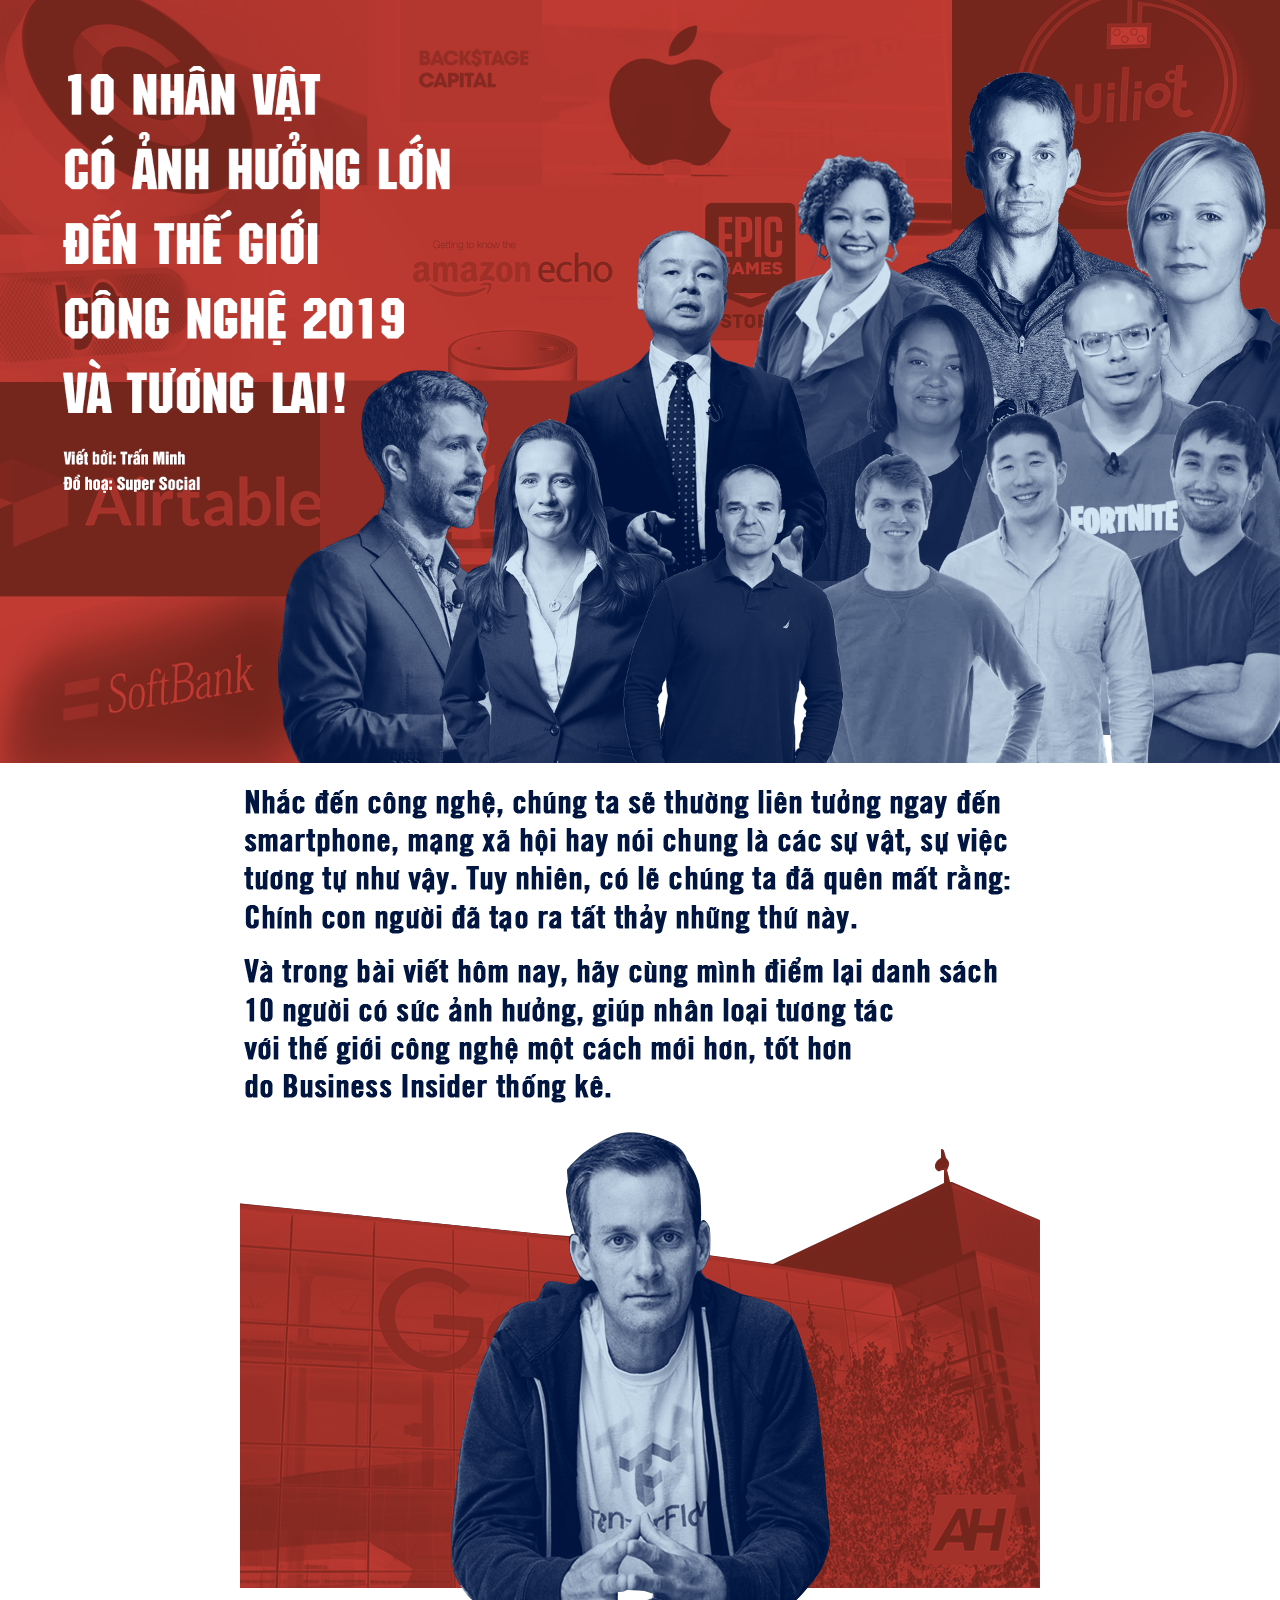
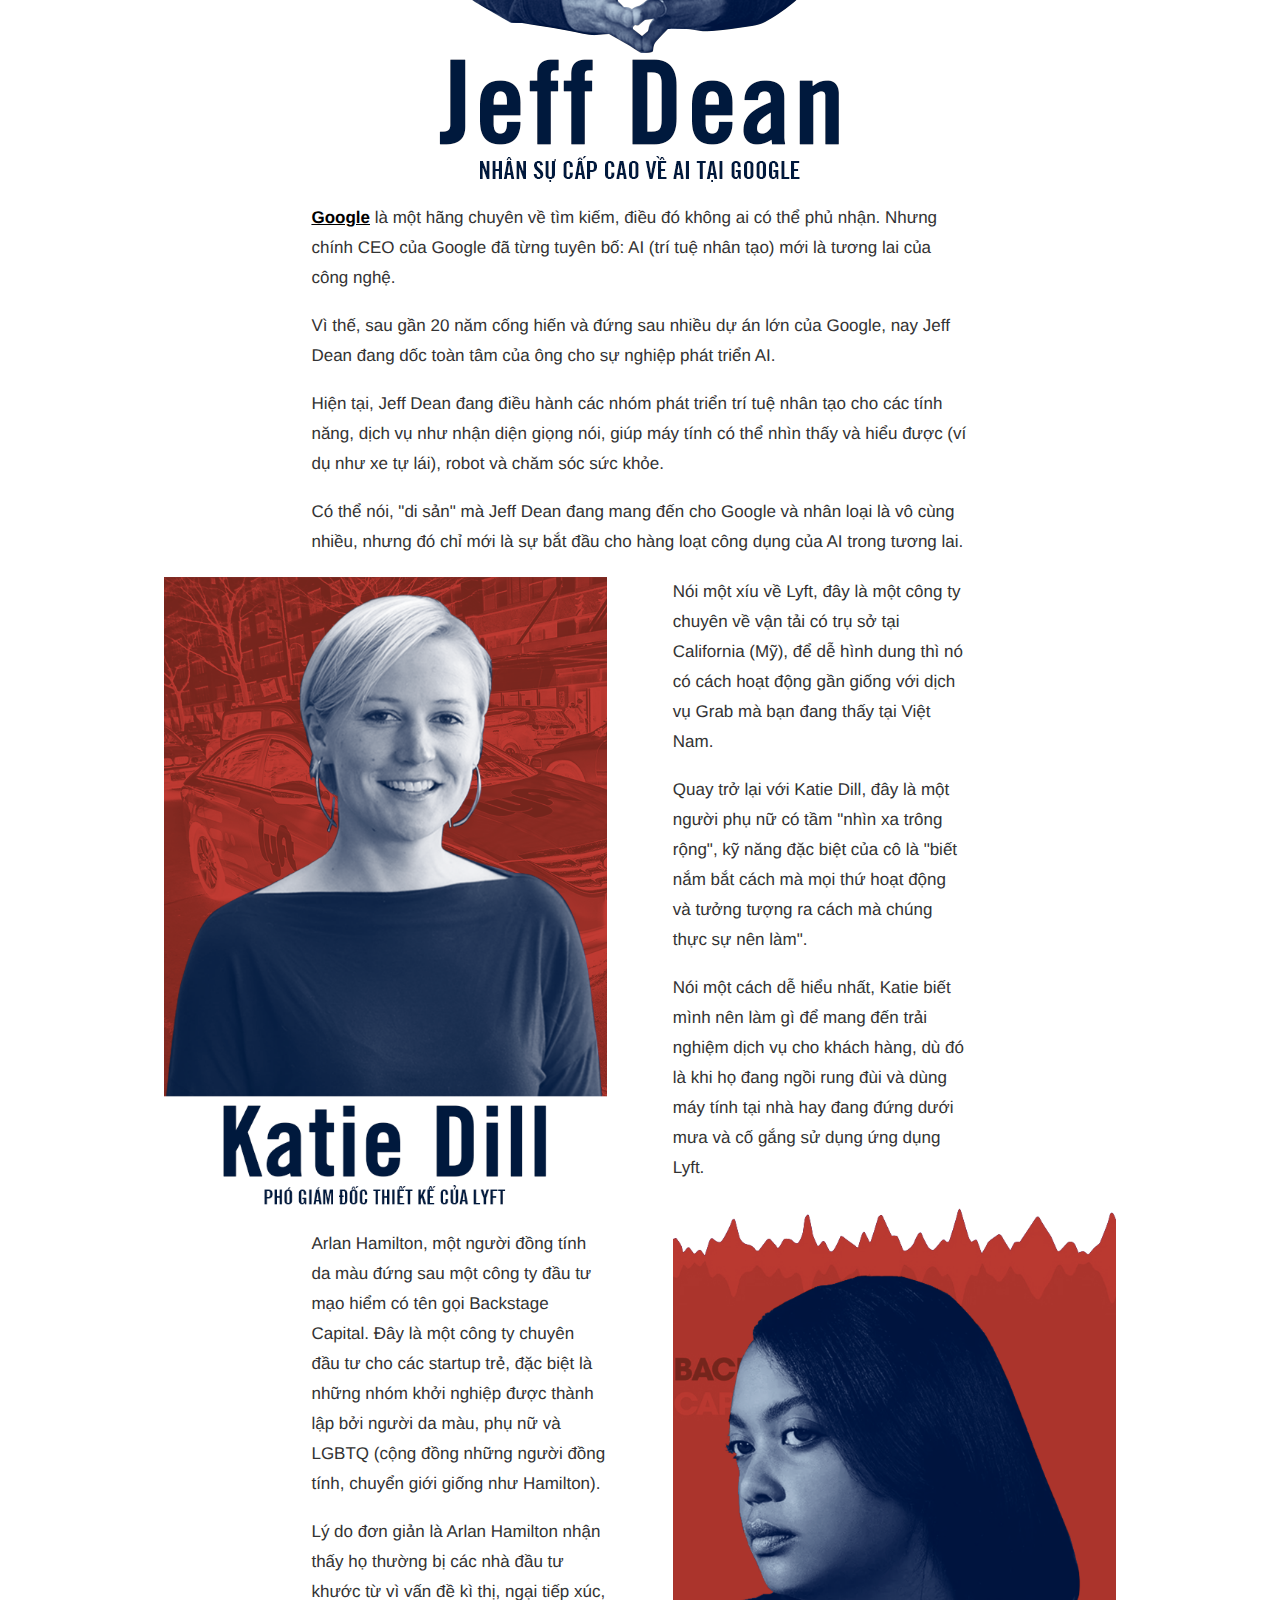
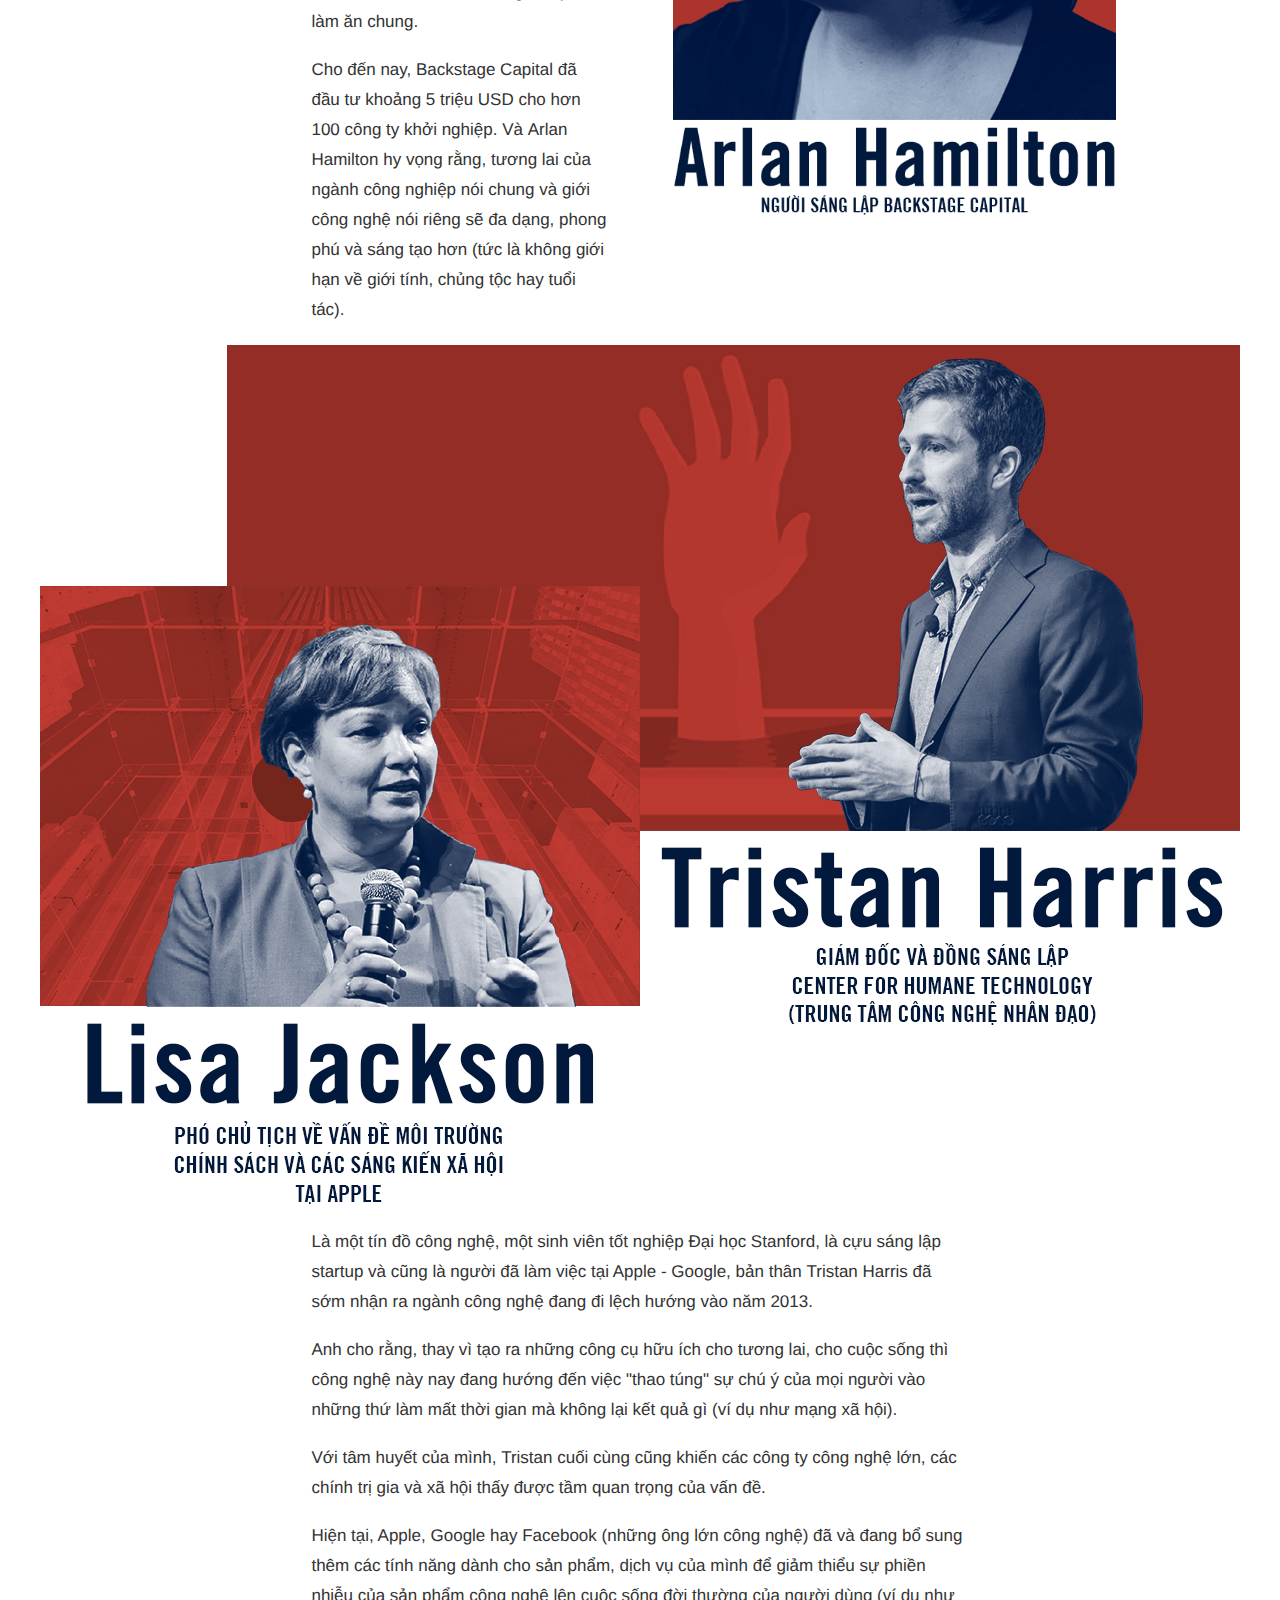
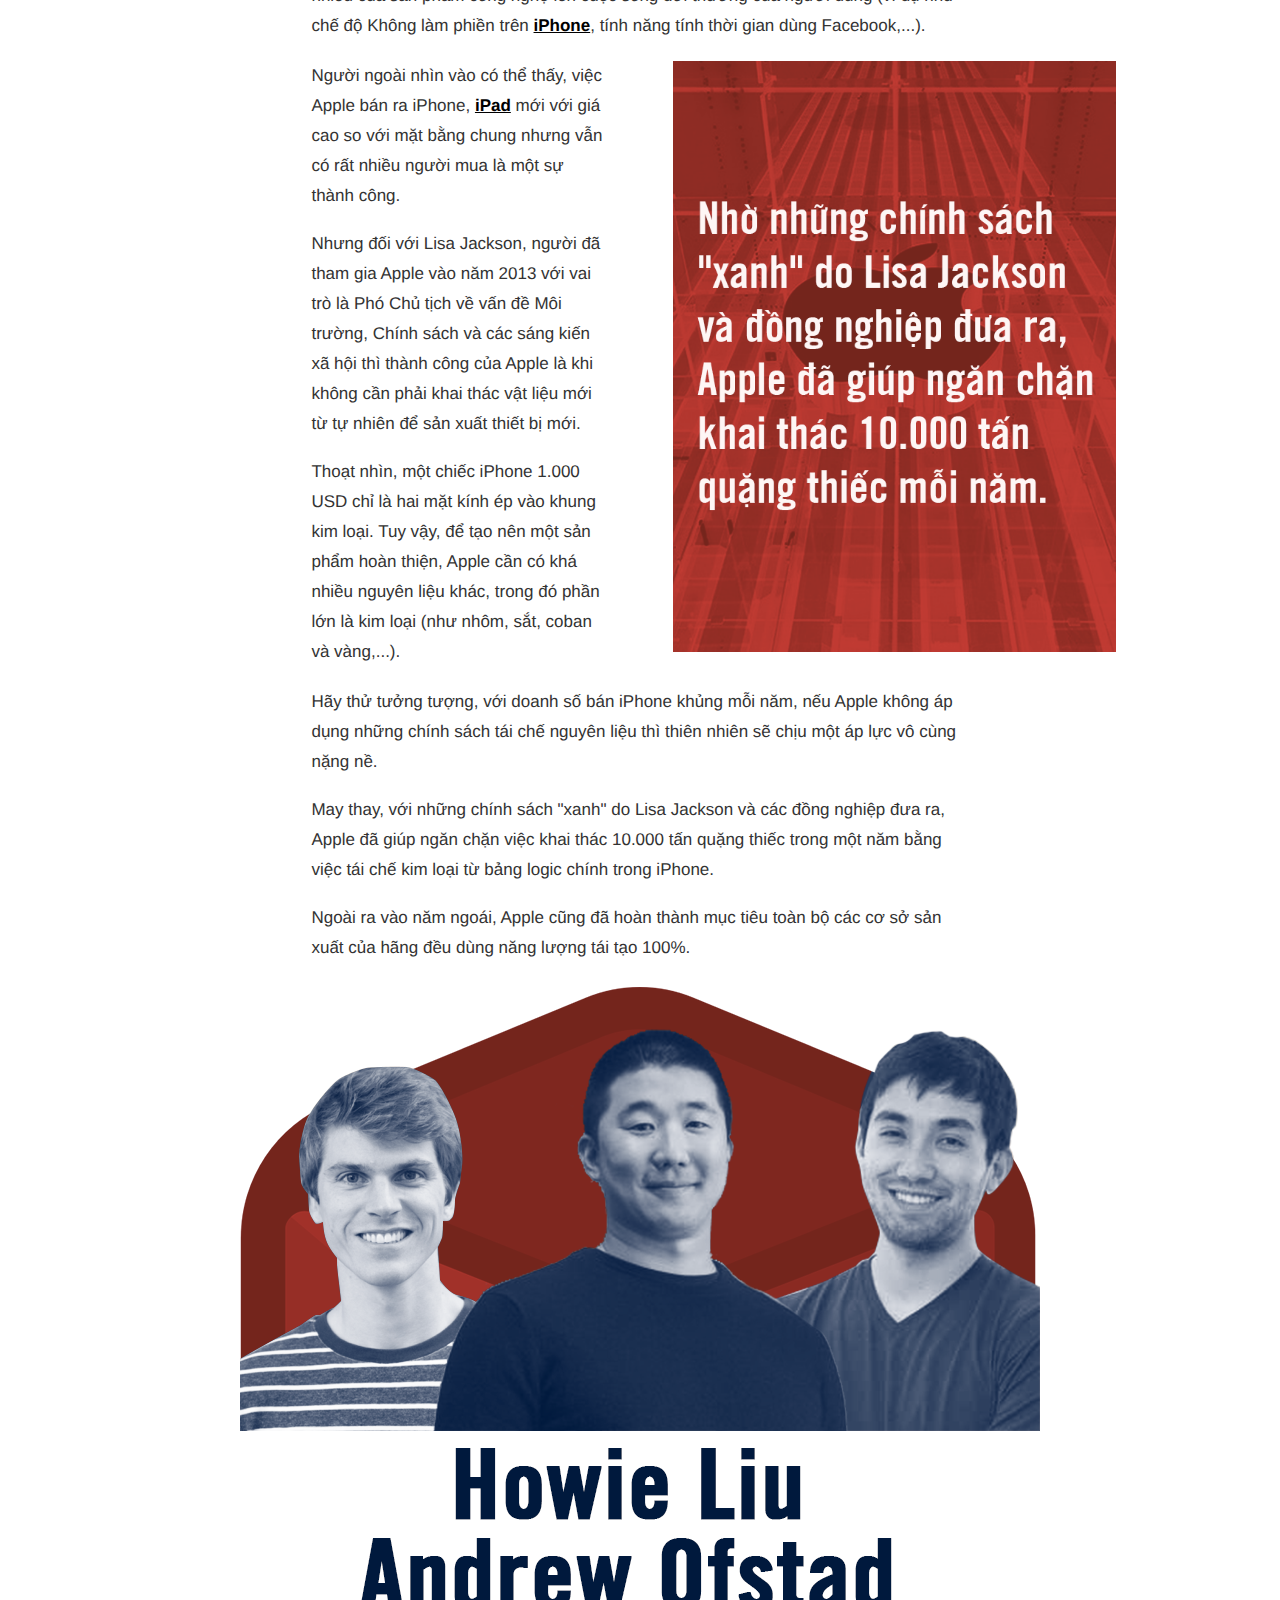
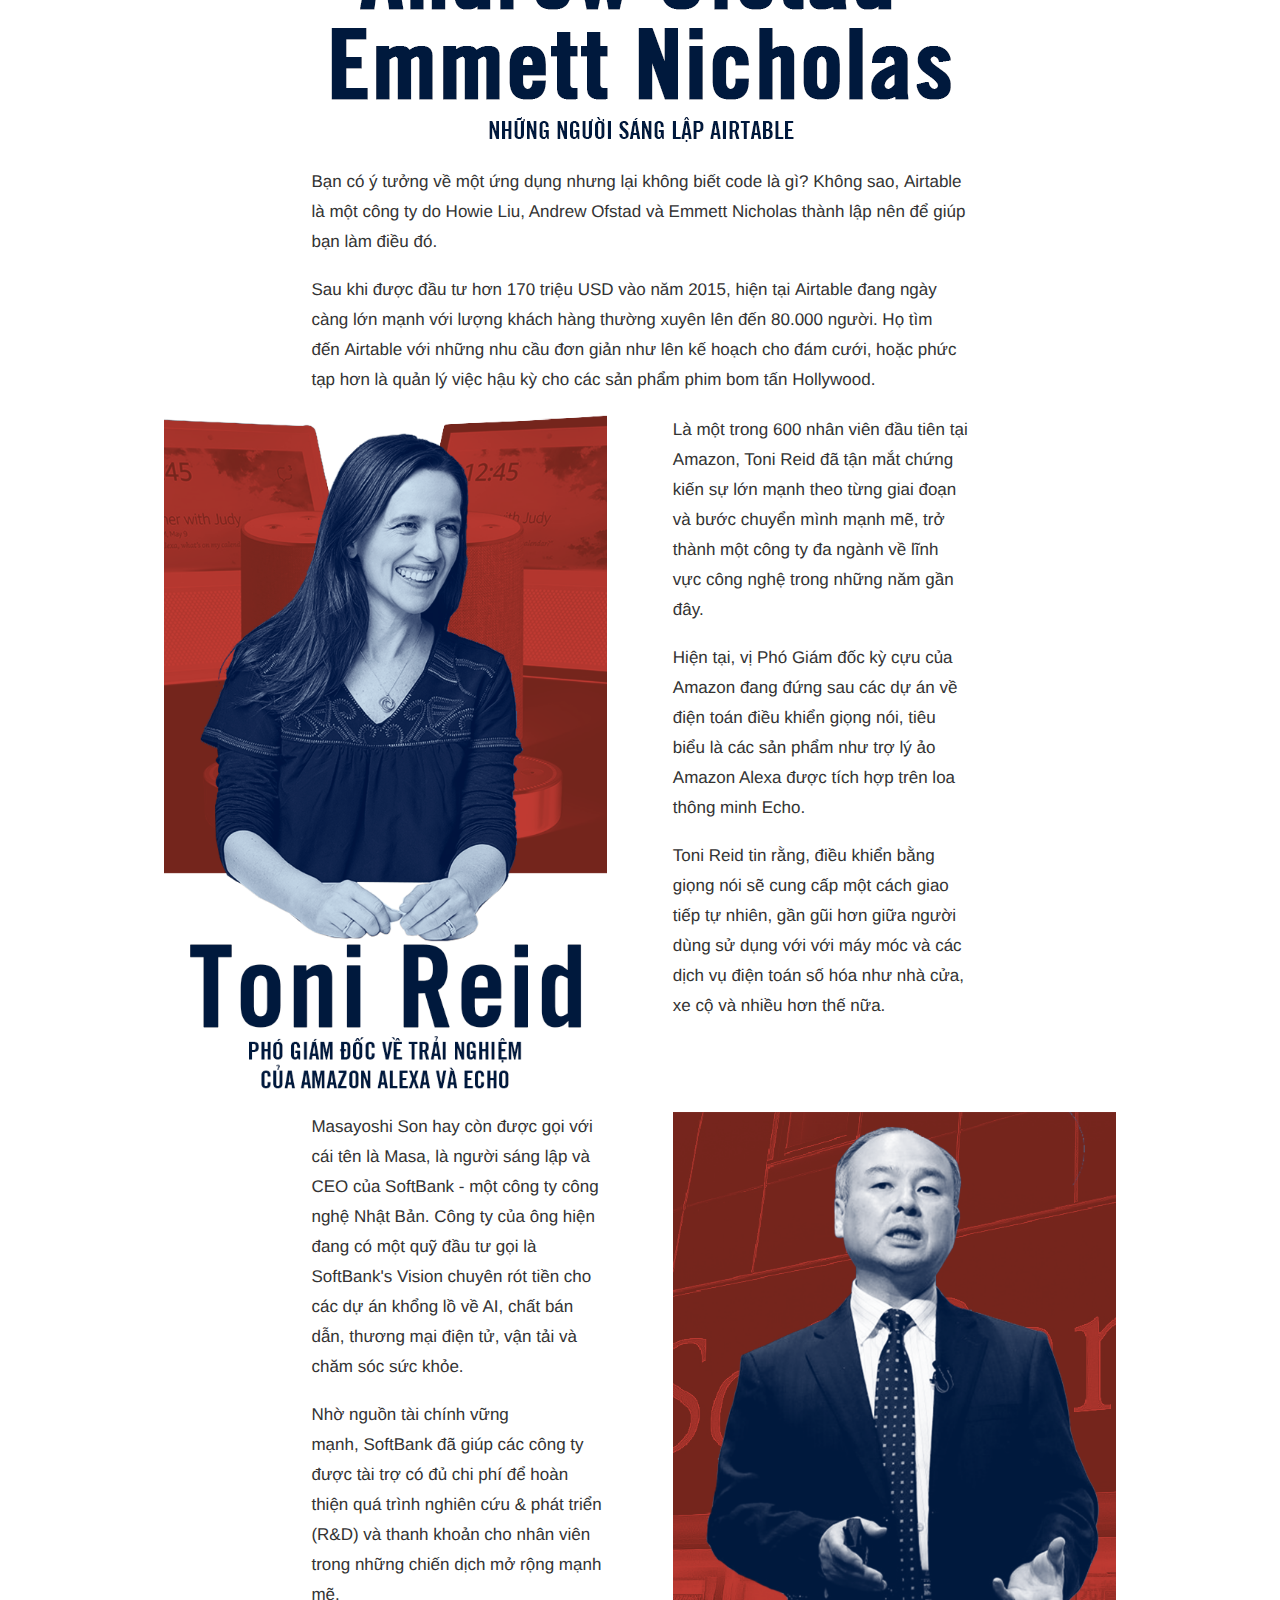
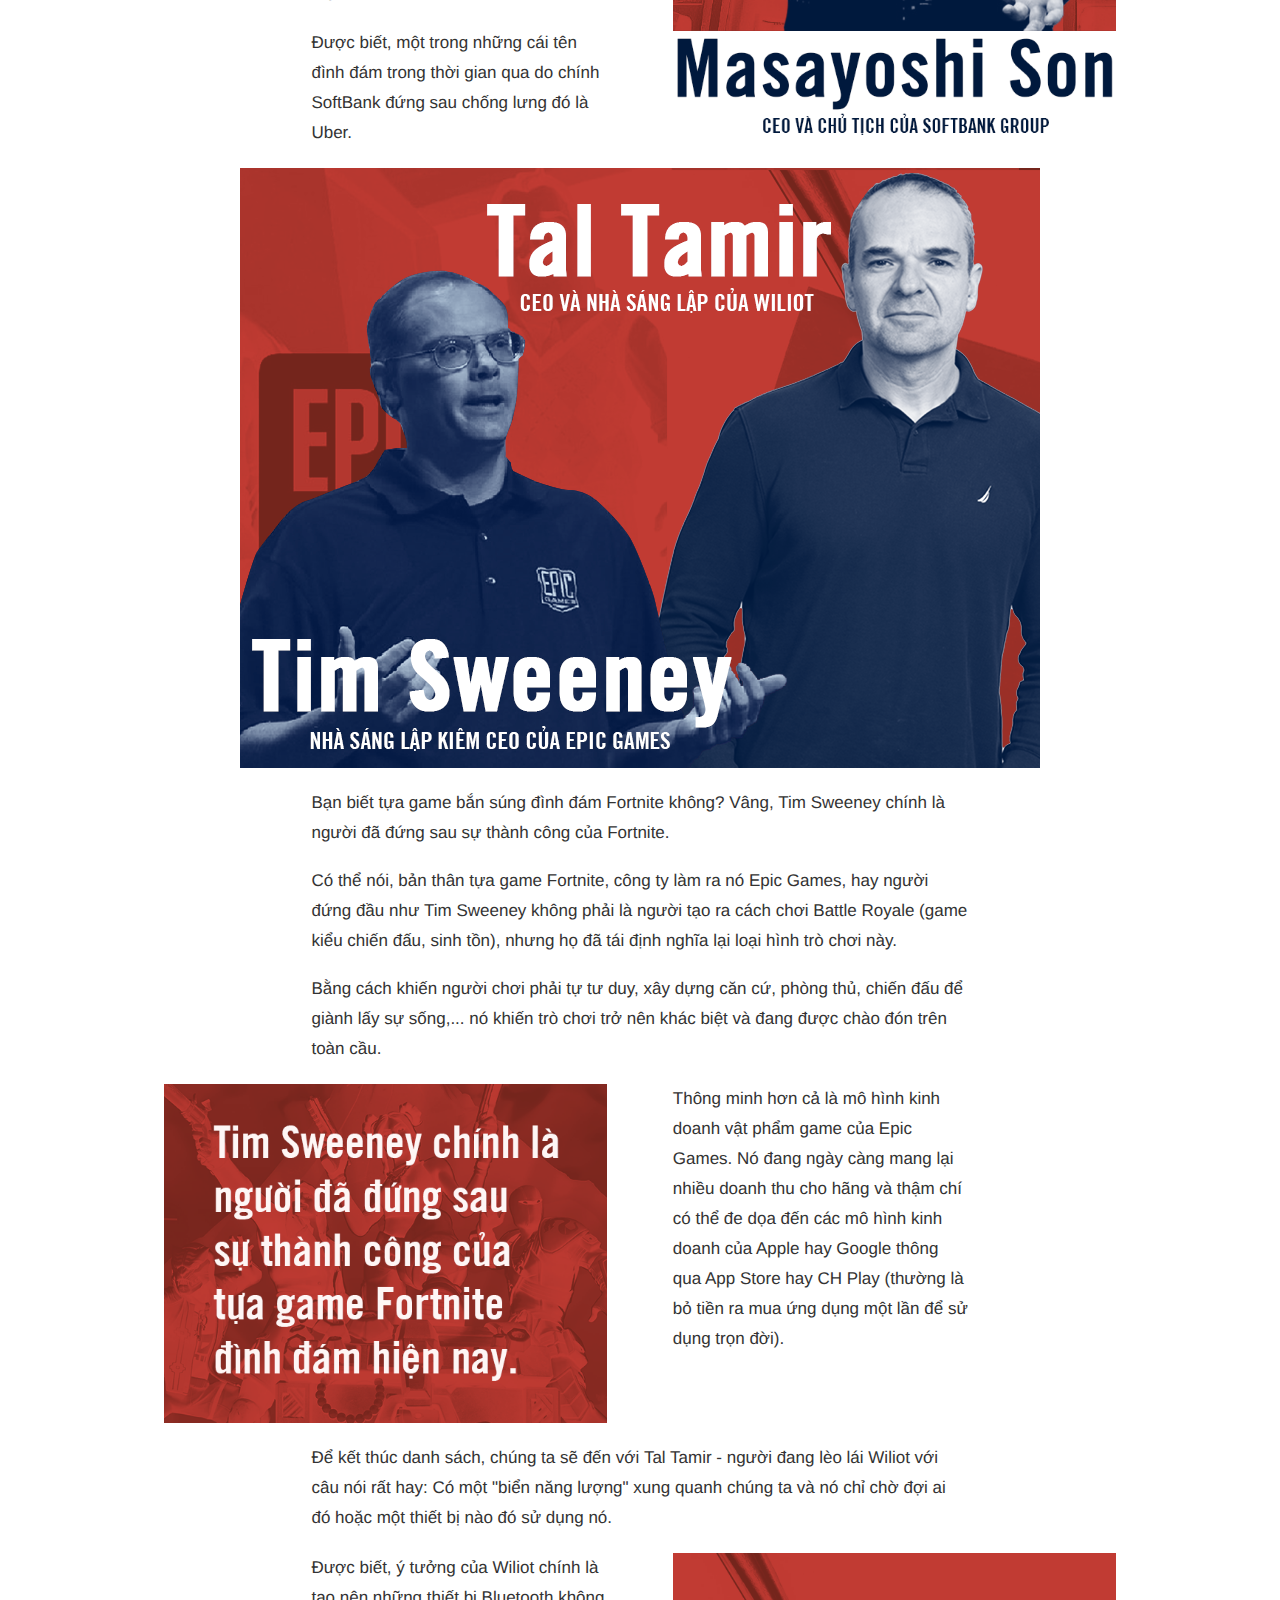
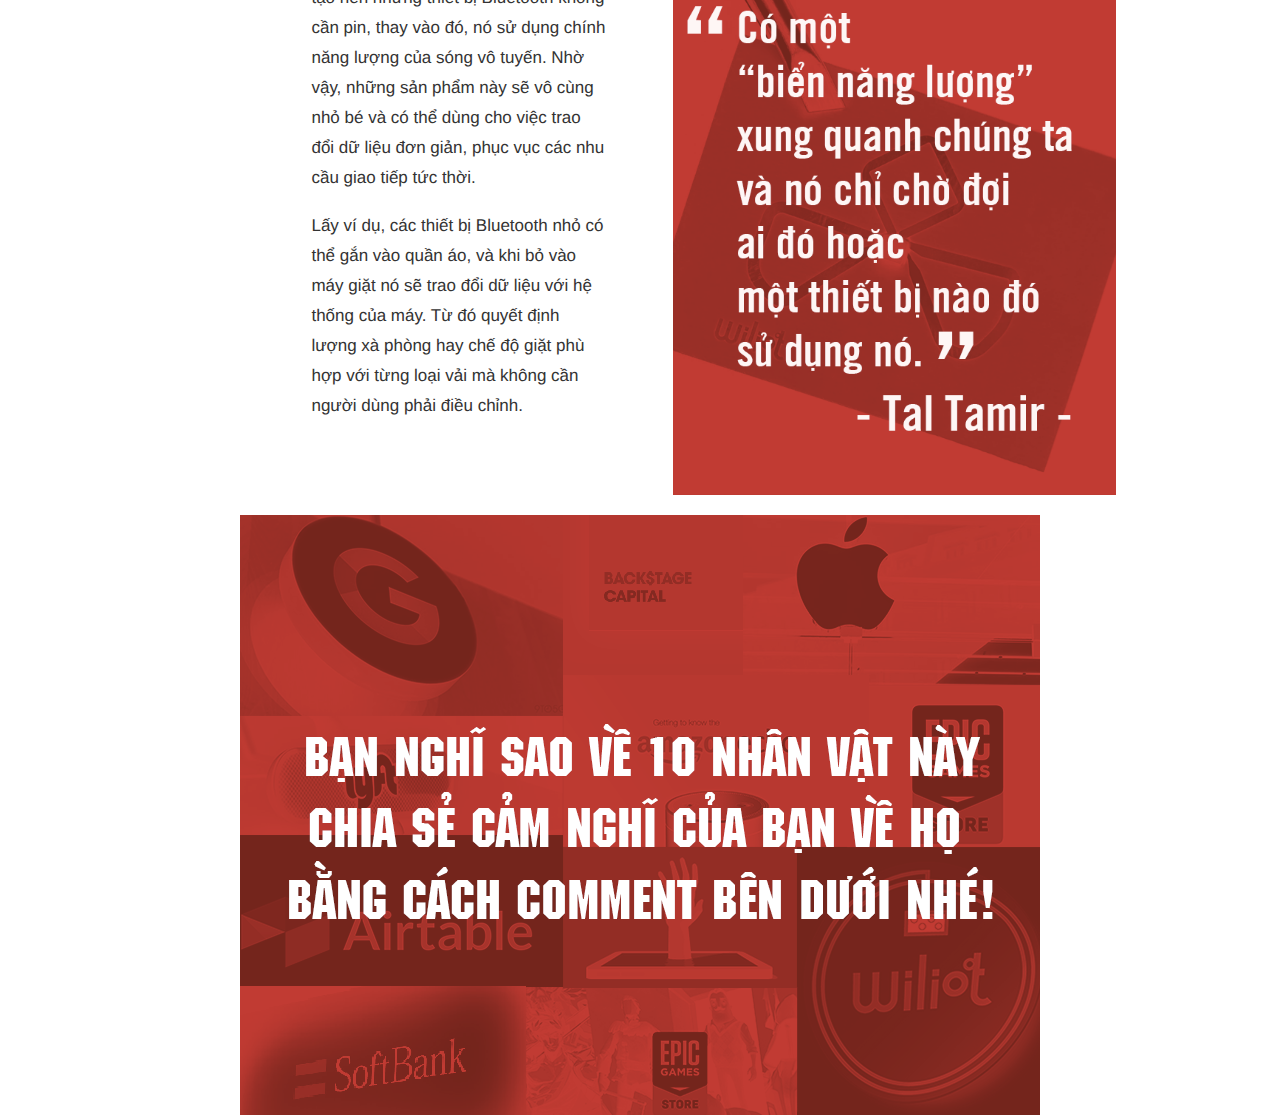
==== DESKTOP/index.html @ e8110697 "up desktop" ====
<!DOCTYPE html>
<html>
<!-- HTML5 shim and Respond.js IE8 support of HTML5 elements and media queries -->
	<!--[if lt IE 9]>
	<script src="detectie/html5shiv.js"></script>
	<script src="detectie/respond.min.js"></script>
<![endif]-->
<head>
	<title>Thế giới di động</title>
	<meta charset="utf-8">
	<link href="css/style.css" type="text/css" rel="stylesheet" media="screen">
	<link href="https://fonts.googleapis.com/css?family=Open+Sans" rel="stylesheet">
	<link href="https://fonts.googleapis.com/css?family=Arimo" rel="stylesheet">
	<link rel="stylesheet" type="text/css" href="css/aos.css">
	<script src="js/aos.js"></script>
</head>
<body>
	<script>
		AOS.init();
	</script><!---->
	<div class="block-header">
		<img src="images/header.png">
	</div>
	<div class="img-notfull">
		<img src="images/img01.png">
	</div>
	<div class="img-notfull">
		<img src="images/img02.png">
	</div>
	<div class="block-first">
		<div class="container">
			<p><a href="https://www.thegioididong.com/tin-tuc/google-assistant-da-chinh-thuc-co-mat-tren-app-store-viet-nam-1165568" target="_blank" title="Google Assistant đã chính thức có mặt trên App Store Việt Nam" type="Google Assistant đã chính thức có mặt trên App Store Việt Nam">Google</a> là một hãng chuyên về tìm kiếm, điều đó không ai có thể phủ nhận. Nhưng chính CEO của Google đã từng tuyên bố: AI (trí tuệ nhân tạo) mới là tương lai của công nghệ.</p><br>
			<p>Vì thế, sau gần 20 năm cống hiến và đứng sau nhiều dự án lớn của Google, nay Jeff Dean đang dốc toàn tâm của ông cho sự nghiệp phát triển AI.</p><br>
			<p>Hiện tại,&nbsp;Jeff Dean đang điều hành các nhóm phát triển trí tuệ nhân tạo cho các tính năng, dịch vụ như nhận diện giọng nói, giúp máy tính có thể nhìn thấy và hiểu được (ví dụ như xe tự lái), robot và chăm sóc sức khỏe.</p><br>
			<p>Có thể nói, "di sản" mà&nbsp;Jeff Dean đang mang đến cho Google và nhân loại là vô cùng nhiều, nhưng đó chỉ mới là sự bắt đầu cho hàng loạt công dụng của AI trong tương lai.</p>
			<div class="row">
				<div class="column">
					<img src="images/img03.png" style="width: 150%; position: relative; right: 50%;"><br>
					<p>Arlan Hamilton, một người đồng tính da màu đứng sau một công ty đầu tư mạo hiểm có tên gọi&nbsp;Backstage Capital. Đây là một công ty chuyên đầu tư cho các startup trẻ, đặc biệt là những nhóm khởi nghiệp được thành lập bởi người da màu, phụ nữ và LGBTQ (cộng đồng những người đồng tính, chuyển giới giống như&nbsp;Hamilton).</p><br>
					<p>Lý do đơn giản là Arlan Hamilton nhận thấy họ&nbsp;thường bị các nhà đầu tư khước từ vì vấn đề kì thị, ngại tiếp xúc, làm ăn chung.</p><br>
					<p>Cho đến nay,&nbsp;Backstage Capital đã đầu tư khoảng 5 triệu USD cho hơn 100 công ty khởi nghiệp. Và&nbsp;Arlan Hamilton hy vọng rằng, tương lai của ngành công nghiệp nói chung và giới công nghệ nói riêng sẽ đa dạng, phong phú và sáng tạo hơn (tức là không giới hạn về giới tính, chủng tộc hay tuổi tác).</p>
				</div>
				<div class="column">
					<p>Nói một xíu về&nbsp;Lyft, đây là một công ty chuyên về vận tải có trụ sở tại California (Mỹ), để dễ hình dung thì nó có cách hoạt động gần giống với dịch vụ Grab mà bạn đang thấy tại Việt Nam.</p><br>
					<p>Quay trở lại với&nbsp;Katie Dill, đây là một người phụ nữ có tầm "nhìn xa trông rộng", kỹ năng đặc biệt của cô là "biết nắm bắt cách mà mọi thứ hoạt động và tưởng tượng ra cách mà chúng thực sự nên làm".</p><br>
					<p>Nói một cách dễ hiểu nhất, Katie biết mình nên làm gì để mang đến trải nghiệm dịch vụ cho khách hàng, dù đó là khi họ đang ngồi rung đùi và dùng máy tính tại nhà hay đang đứng dưới mưa và cố gắng sử dụng ứng dụng Lyft.</p><br>
					<img src="images/img04.png" style="width: 150%;">
				</div>
			</div>
		</div>
	</div>
	<div class="img-notfull">
		<img src="images/img05.png">
	</div>
	<div class="block-content">
		<div class="container">
			<p>Là một tín đồ công nghệ, một sinh viên tốt nghiệp Đại học Stanford, là cựu sáng lập startup và cũng là người đã làm việc tại Apple - Google, bản thân&nbsp;Tristan Harris đã sớm nhận ra ngành công nghệ đang đi lệch hướng vào năm 2013.</p><br>
			<p>Anh cho rằng, thay vì tạo ra những công cụ hữu ích cho tương lai, cho cuộc sống thì công nghệ này nay đang hướng đến việc "thao túng" sự chú ý của mọi người vào những thứ làm mất thời gian mà không lại kết quả gì (ví dụ như mạng xã hội).</p><br>
			<p>Với tâm huyết của mình,&nbsp;Tristan cuối cùng cũng khiến các công ty công nghệ lớn, các chính trị gia và xã hội thấy được tầm quan trọng của vấn đề.</p><br>
			<p>Hiện tại, Apple, Google hay Facebook (những ông lớn công nghệ) đã và đang bổ sung thêm các tính năng dành cho sản phẩm, dịch vụ của mình để giảm thiểu sự phiền nhiễu của sản phẩm công nghệ lên cuộc sống đời thường của người dùng (ví dụ như chế độ Không làm phiền trên <a href="https://www.thegioididong.com/dtdd-apple-iphone" target="_blank" title="iPhone" type="iPhone">iPhone</a>, tính năng tính thời gian dùng Facebook,...).</p>
			<div class="row">
				<div class="column">
					<p>Người ngoài nhìn vào có thể thấy, việc Apple bán ra iPhone, <a href="https://www.thegioididong.com/may-tinh-bang-apple-ipad" target="_blank" title="Apple iPad" type="Apple iPad">iPad</a> mới với giá cao so với mặt bằng chung nhưng vẫn có rất nhiều người mua là một sự thành công.</p><br>
					<p>Nhưng đối với&nbsp;Lisa Jackson, người đã tham gia Apple vào năm 2013 với vai trò là&nbsp;Phó Chủ tịch về vấn đề Môi trường, Chính sách và các sáng kiến ​​xã hội thì thành công của Apple là khi không cần phải khai thác vật liệu mới từ tự nhiên để sản xuất thiết bị mới.</p><br>
					<p>Thoạt nhìn, một chiếc iPhone 1.000 USD chỉ là hai mặt kính ép vào khung kim loại. Tuy vậy, để tạo nên một sản phẩm hoàn thiện, Apple cần có khá nhiều nguyên liệu khác, trong đó phần lớn là kim loại (như&nbsp;nhôm, sắt, coban và vàng,...).</p>
				</div>
				<div class="column">
					<img src="images/img06.png" style="width: 150%;">
				</div>
			</div>
			<p>Hãy thử tưởng tượng, với doanh số bán iPhone khủng mỗi năm, nếu Apple không áp dụng những chính sách tái chế nguyên liệu thì thiên nhiên sẽ chịu một áp lực vô cùng nặng nề.</p><br>
			<p>May thay, với những chính sách "xanh" do Lisa Jackson và các đồng nghiệp đưa ra, Apple đã giúp&nbsp;ngăn chặn việc khai thác 10.000 tấn quặng thiếc trong một năm bằng việc tái chế kim loại từ bảng logic chính trong iPhone.</p><br>
			<p>Ngoài ra vào năm ngoái, Apple cũng đã hoàn thành mục tiêu toàn bộ các cơ sở sản xuất của hãng đều dùng năng lượng tái tạo 100%.</p>
		</div>
	</div>
	<div class="img-notfull">
		<img src="images/img07.png">
	</div>
	<div class="block-content">
		<div class="container">
			<p>Bạn có ý tưởng về một ứng dụng nhưng lại không biết code là gì? Không sao,&nbsp;Airtable là một công ty do&nbsp;Howie Liu, Andrew Ofstad và Emmett Nicholas thành lập nên để giúp bạn làm điều đó.</p><br>
			<p>Sau khi được đầu tư hơn 170 triệu USD vào năm 2015, hiện tại&nbsp;Airtable đang ngày càng lớn mạnh với lượng khách hàng thường xuyên lên đến 80.000 người. Họ tìm đến&nbsp;Airtable với những nhu cầu đơn giản như lên kế hoạch cho đám cưới, hoặc phức tạp hơn là quản lý việc hậu kỳ cho các sản phẩm phim bom tấn Hollywood.</p>
			<div class="row">
				<div class="column">
					<img src="images/img08.png" style="width: 150%; position: relative; right: 50%;">
				</div>
				<div class="column">
					<p>Là một trong 600 nhân viên đầu tiên tại Amazon, Toni Reid đã tận mắt chứng kiến sự lớn mạnh theo từng giai đoạn và bước chuyển mình mạnh mẽ, trở thành một công ty đa ngành về lĩnh vực công nghệ trong những năm gần đây.</p><br>
					<p>Hiện tại, vị Phó Giám đốc kỳ cựu của Amazon đang đứng sau các dự án về điện toán điều khiển giọng nói, tiêu biểu là các sản phẩm như trợ lý ảo Amazon Alexa được tích hợp trên&nbsp;loa thông minh Echo.</p><br>
					<p>Toni Reid tin rằng, điều khiển bằng giọng nói sẽ cung cấp một cách giao tiếp tự nhiên, gần gũi hơn giữa người dùng sử dụng với với máy móc và các dịch vụ điện toán số hóa như nhà cửa, xe cộ và nhiều hơn thế nữa.</p><br>
					
				</div>
			</div>
			<div class="row">
				<div class="column">
					<p>Masayoshi Son hay còn được gọi với cái tên là&nbsp;Masa, là người sáng lập và CEO của SoftBank - một công ty công nghệ Nhật Bản. Công ty của ông hiện đang có một quỹ đầu tư gọi là SoftBank's Vision chuyên rót tiền cho các dự án khổng lồ về AI,&nbsp;chất bán dẫn, thương mại điện tử, vận tải và chăm sóc sức khỏe.</p><br>
					<p>Nhờ nguồn tài chính vững mạnh,&nbsp;SoftBank đã giúp các công ty được tài trợ có đủ chi phí để hoàn thiện quá trình nghiên cứu &amp; phát triển (R&amp;D) và thanh khoản cho nhân viên trong những chiến dịch mở rộng mạnh mẽ.</p><br>
					<p>Được biết, một trong những cái tên đình đám trong thời gian qua do chính SoftBank đứng sau chống lưng đó là Uber.</p>
				</div>
				<div class="column">
					<img src="images/img09.png" style="width: 150%;">
				</div>
			</div>
		</div>
	</div>
	<div class="img-notfull">
		<img src="images/img10.png">
	</div>
	<div class="block-content">
		<div class="container">
			<p>Bạn biết tựa game bắn súng đình đám Fortnite không? Vâng,&nbsp;Tim Sweeney chính là người đã đứng sau sự thành công của&nbsp;Fortnite.</p><br>
			<p>Có thể nói, bản thân tựa game Fortnite, công ty làm ra nó&nbsp;Epic Games, hay người đứng đầu như&nbsp;Tim Sweeney không phải là người tạo ra cách chơi&nbsp;Battle Royale (game kiểu chiến đấu, sinh tồn), nhưng họ đã tái định nghĩa lại loại hình trò chơi này.</p><br>
			<p>Bằng cách khiến người chơi phải tự tư duy, xây dựng căn cứ, phòng thủ, chiến đấu để giành lấy sự sống,... nó khiến trò chơi trở nên khác biệt và đang được chào đón trên toàn cầu.</p>
			<div class="row">
				<div class="column">
					<img src="images/img11.png" style="width: 150%; position: relative; right: 50%;">
				</div>
				<div class="column">
					<p>Thông minh hơn cả là mô hình kinh doanh vật phẩm game của&nbsp;Epic Games. Nó đang ngày càng mang lại nhiều doanh thu cho hãng và thậm chí có thể đe dọa đến các mô hình kinh doanh của Apple hay Google thông qua App Store hay CH Play (thường là bỏ tiền ra mua ứng dụng một lần để sử dụng trọn đời).</p>
				</div>
			</div>
			<p>Để kết thúc danh sách, chúng ta sẽ đến với&nbsp;Tal Tamir - người đang lèo lái Wiliot với câu nói rất hay:&nbsp;Có một "biển năng lượng" xung quanh chúng ta và nó chỉ chờ đợi ai đó hoặc một thiết bị nào đó sử dụng nó.</p>
			<div class="row">
				<div class="column">
					<p>Được biết, ý tưởng của&nbsp;Wiliot chính là tạo nên những thiết bị Bluetooth không cần pin, thay vào đó, nó sử dụng chính năng lượng của sóng vô tuyến. Nhờ vậy, những sản phẩm này sẽ vô cùng nhỏ bé và có thể dùng cho việc trao đổi dữ liệu đơn giản, phục vục các nhu cầu giao tiếp tức thời.</p><br>
					<p>Lấy ví dụ, các thiết bị Bluetooth nhỏ có thể gắn vào quần áo, và khi bỏ vào máy giặt nó sẽ trao đổi dữ liệu với hệ thống của máy. Từ đó quyết định lượng xà phòng hay chế độ giặt phù hợp với từng loại vải mà không cần người dùng phải điều chỉnh.</p>
				</div>
				<div class="column">
					<img src="images/img12.png" style="width: 150%;">
				</div>
			</div>
		</div>
	</div>
	<div class="img-notfull" style="margin-bottom: 0;">
		<img src="images/img13.png">
	</div>
</body>
</html>
---- DESKTOP/css/style.css ----
* {
    margin: 0;
    padding: 0;
}

img {
    border: 0;
    display: block;
}

a {
    /*text-decoration: none;*/
}

ul, ol {
    /*list-style: none;*/
    list-style: inside;
}

.clr {
    clear: both;
}

body, input, button, option, textarea, label, select, legend, h1, h2, h3, h4, h5, h6, h1 a, h2 a, h3 a, h4 a, h5 a, h6 a {
    font: 14px/18px Arial, Helvetica, sans-serif;
    color: #333;
    outline: none;
}

p {
    -webkit-margin-before: 0;
    -webkit-margin-after: 0;
    -webkit-margin-start: 0;
    -webkit-margin-end: 0;
    text-rendering: geometricPrecision;
}
input[type=text], input[type=tel], textarea {
    -webkit-appearance: none;
}
p, ul{
    font-family: Helvetica;
    font-size: 17px !important;
    line-height: 30px !important;
}
/*body{
    background-color: black;
    color: white;
}*/

.font-bold{
    font-weight: bold;
}
body a:link{
    color: black;
    -webkit-text-fill-color: black;
    font-weight: bold;

}
.background-white a:link{
    color: black;
    -webkit-text-fill-color: black;
}
.block-header img{
    width: 100%;
}
.container{
    max-width: 657.16px;
    margin: 0 auto;
}
.column {
  float: left;
  width: 45%;
}
.column:nth-child(odd){
    margin-right: 5%;
}

.column:nth-child(even){
    margin-left: 5%;
}
.row:after {
  content: "";
  display: table;
  clear: both;
}
.column img{
    width: 360px;
}
.outline, .row, .img-content{
    margin-top: 20px;
    margin-bottom: 20px;
}
.img-notfull{
    margin-top: 20px;
    margin-bottom: 20px;
}
.outline img, .img-notfull img{
    display: block;
    margin: 0 auto;
}
.del-margin{
    margin: 0 !important;
}
.img-foot img{
    width: 100%;
    margin-top: 10px;
    display: block;
}
.full_screen{
    width: 100%;
    margin: 20px 0;
}
.block-first{
    /*margin-top: 40px;*/
}
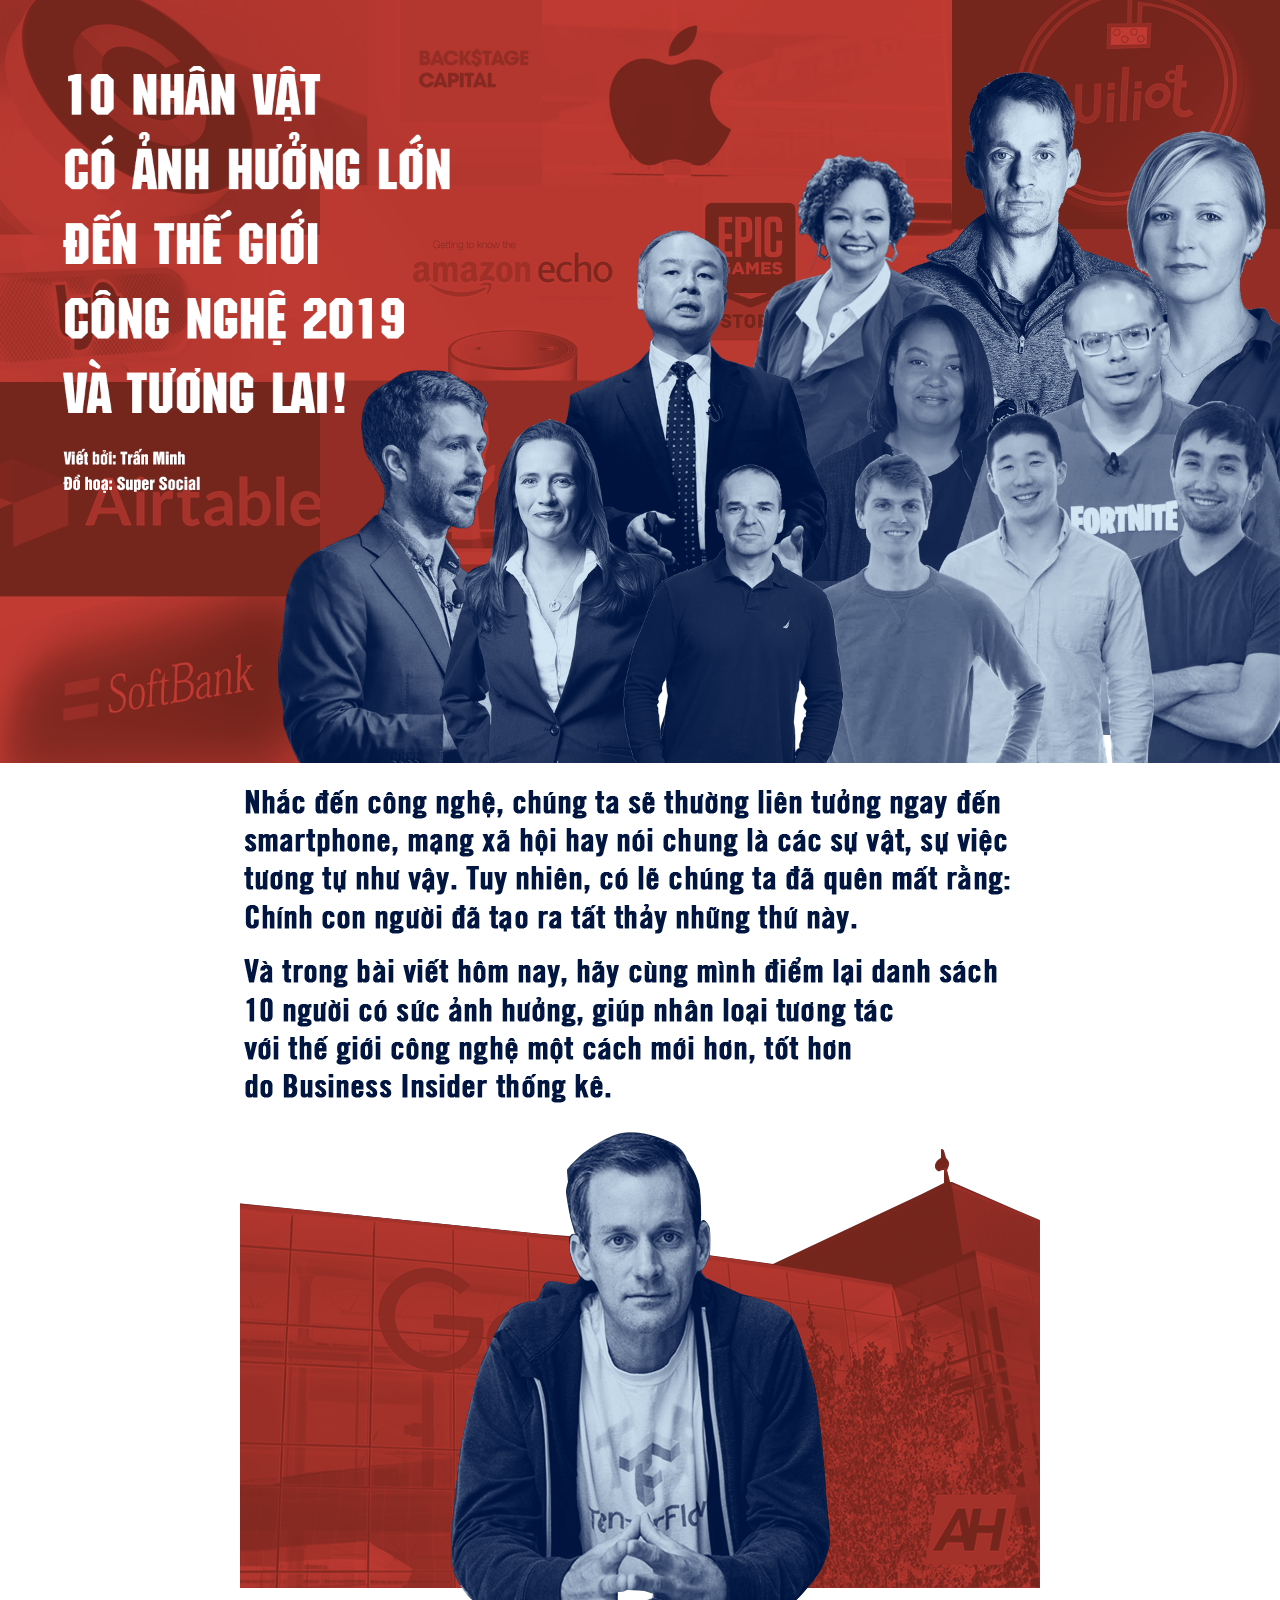
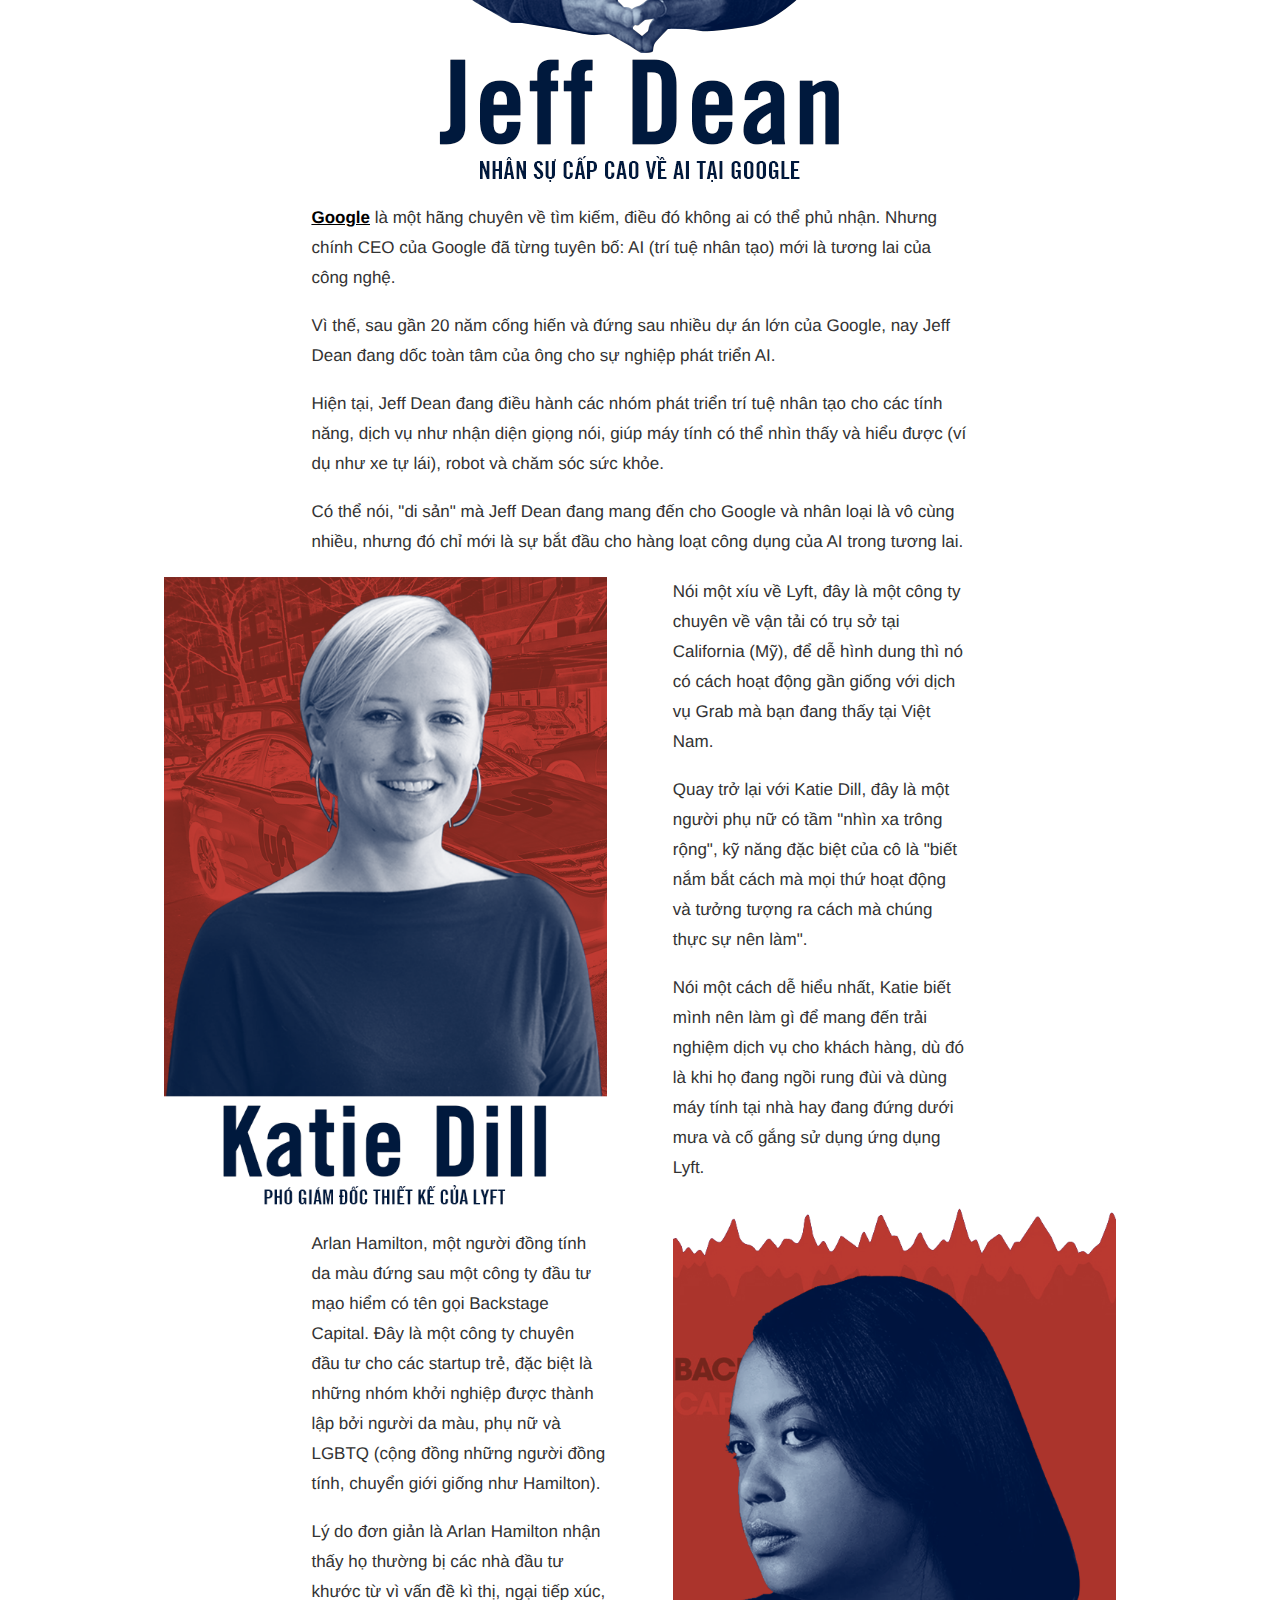
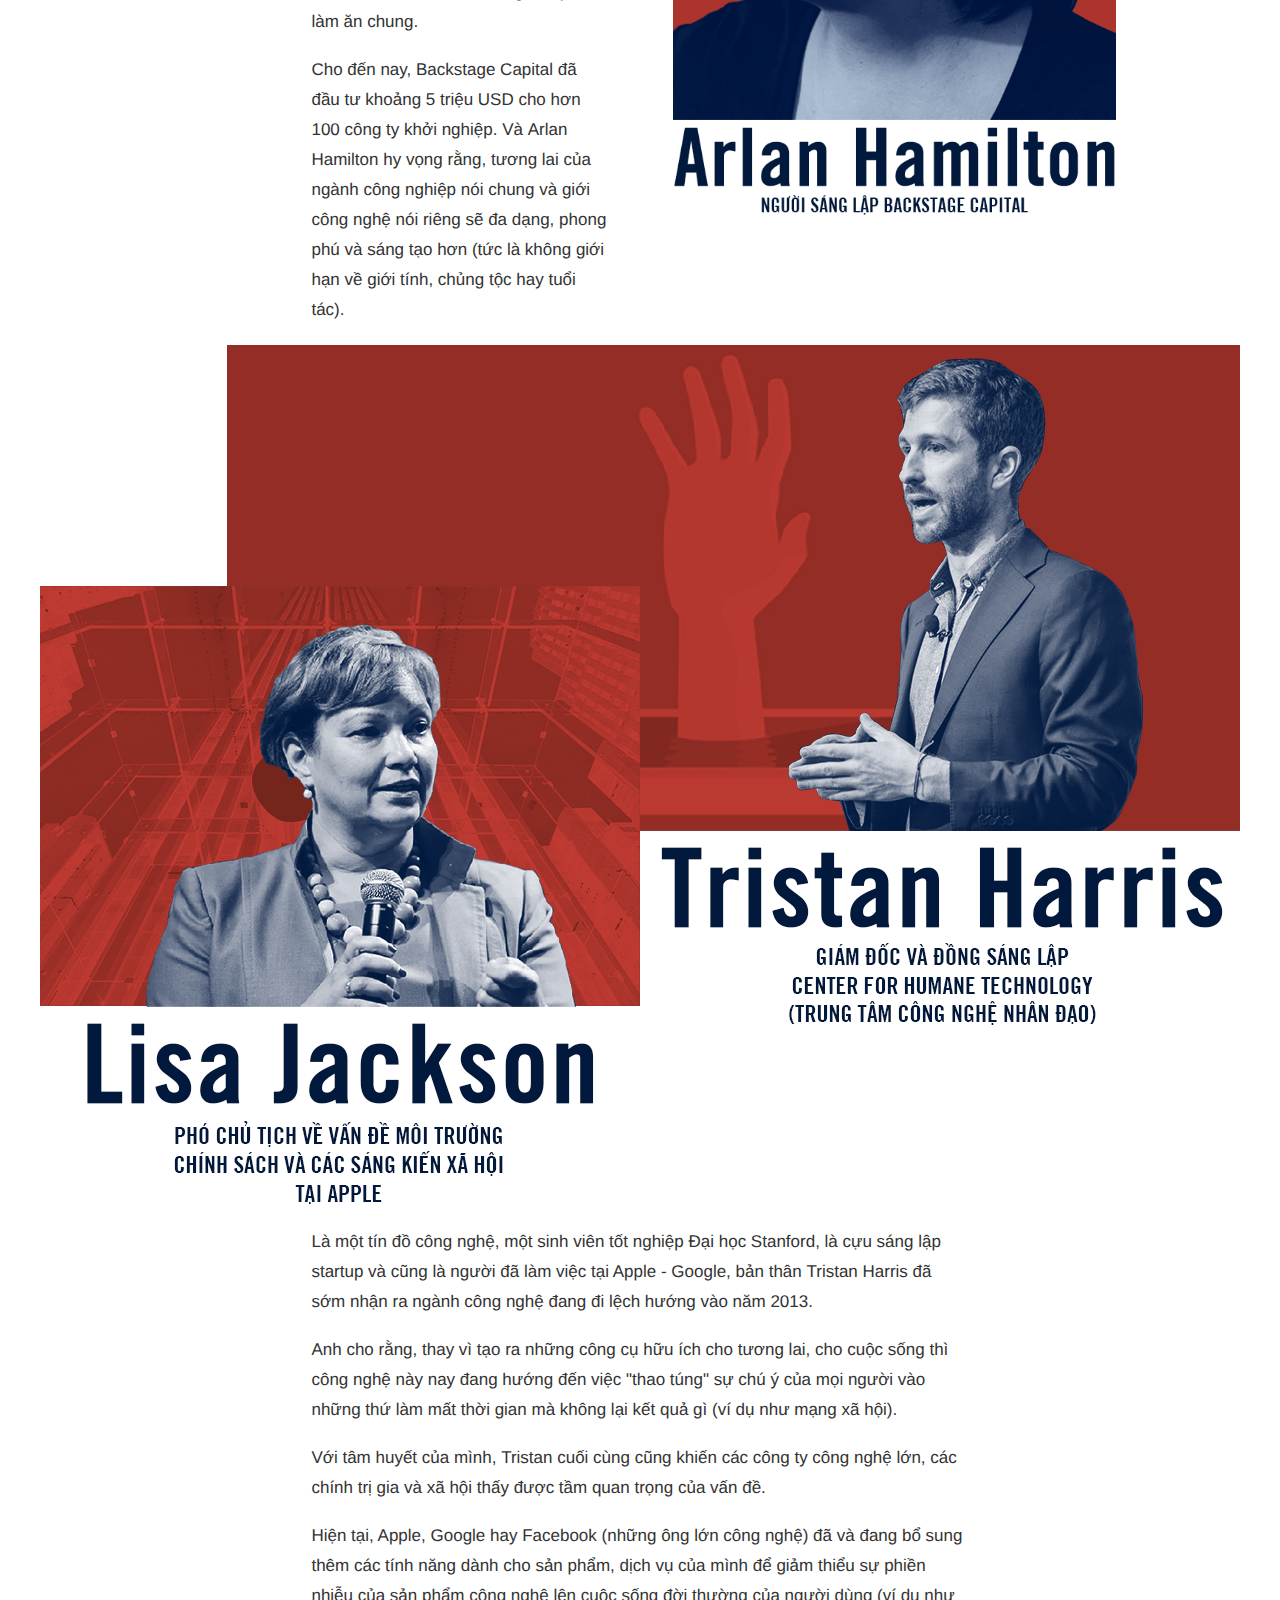
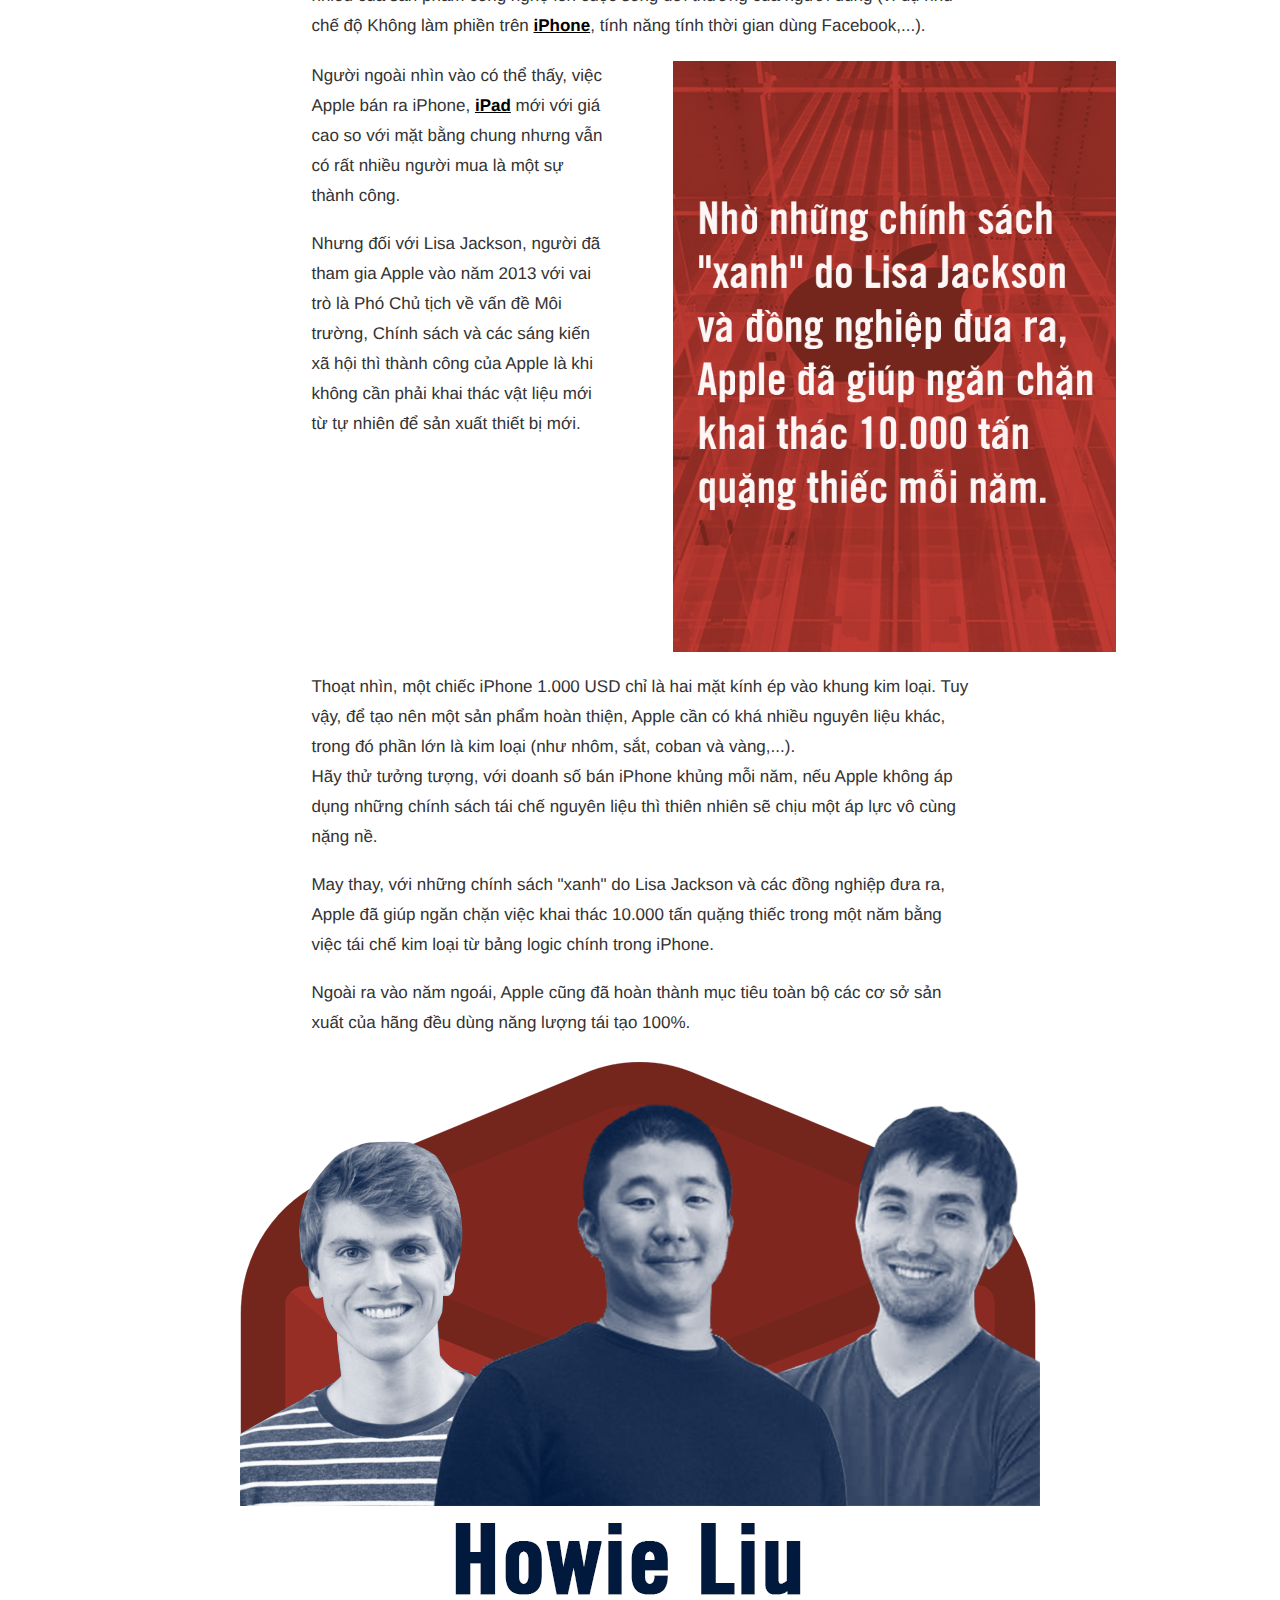
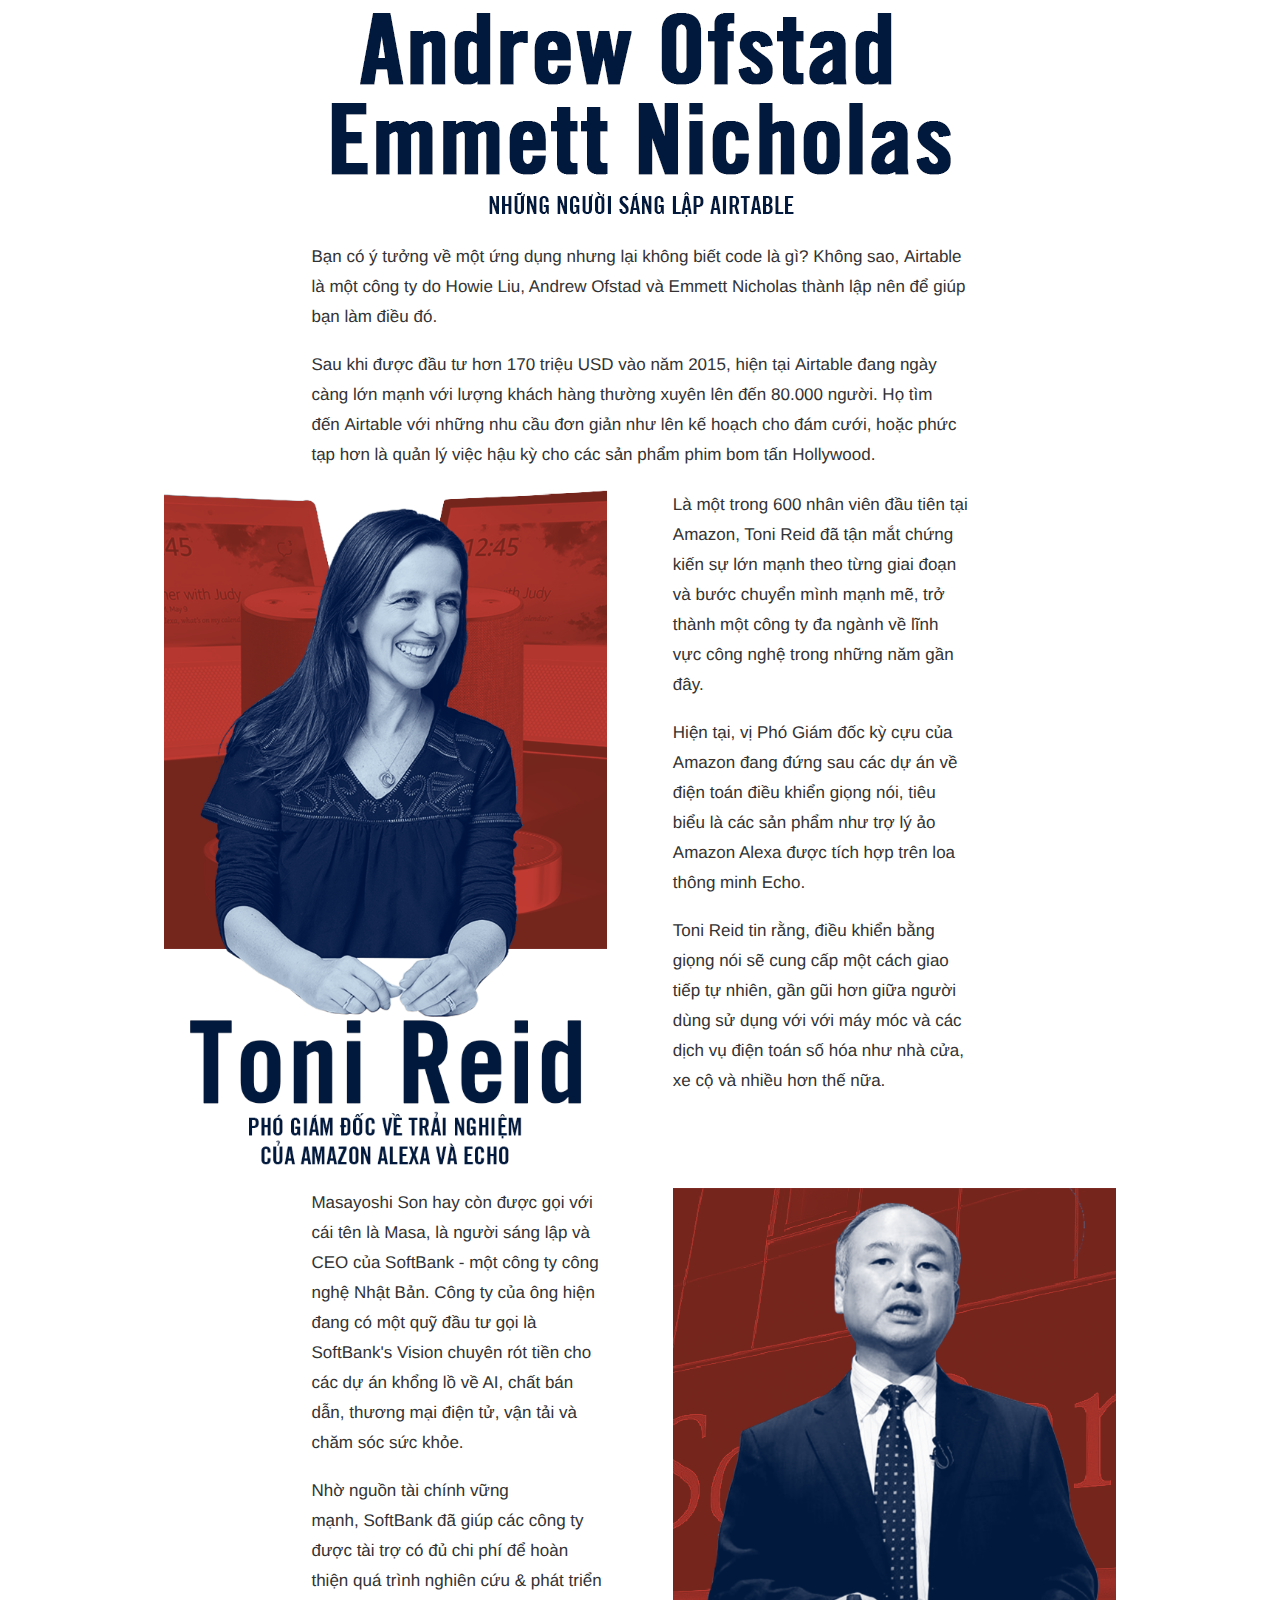
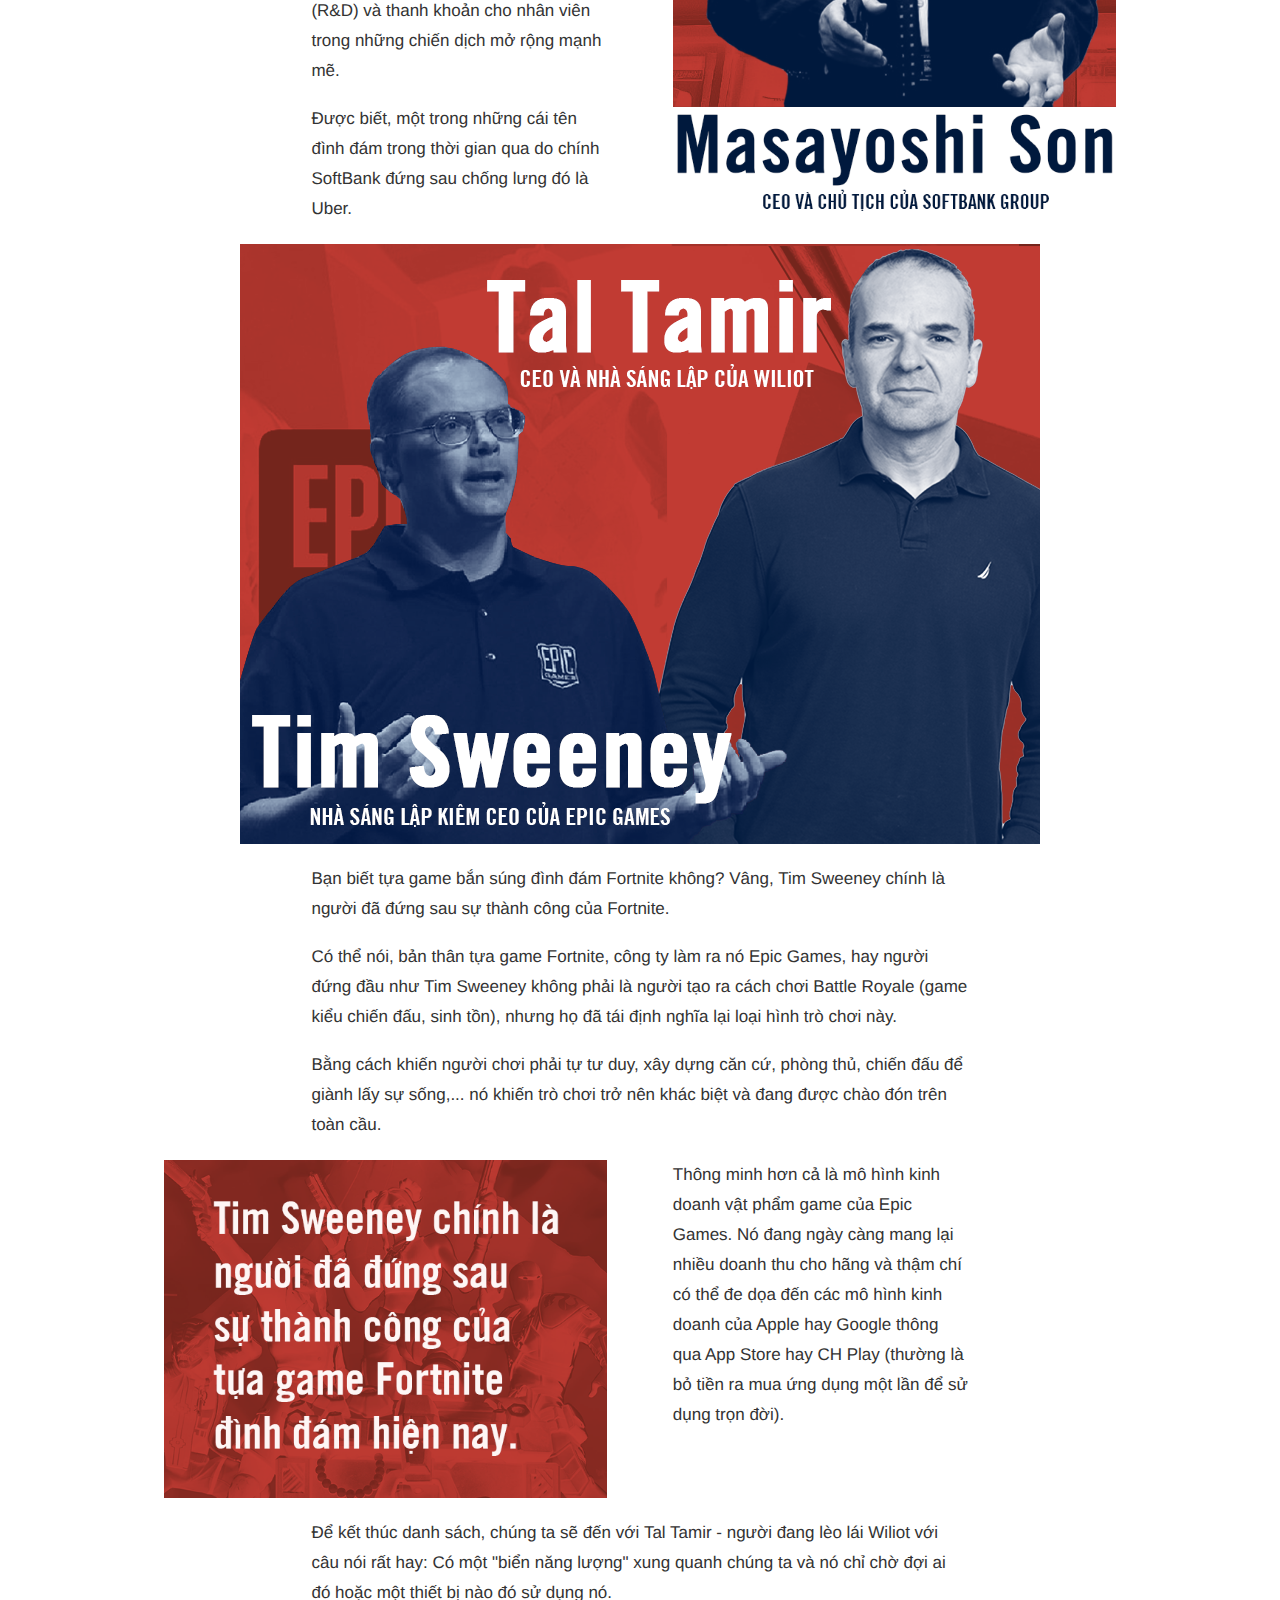
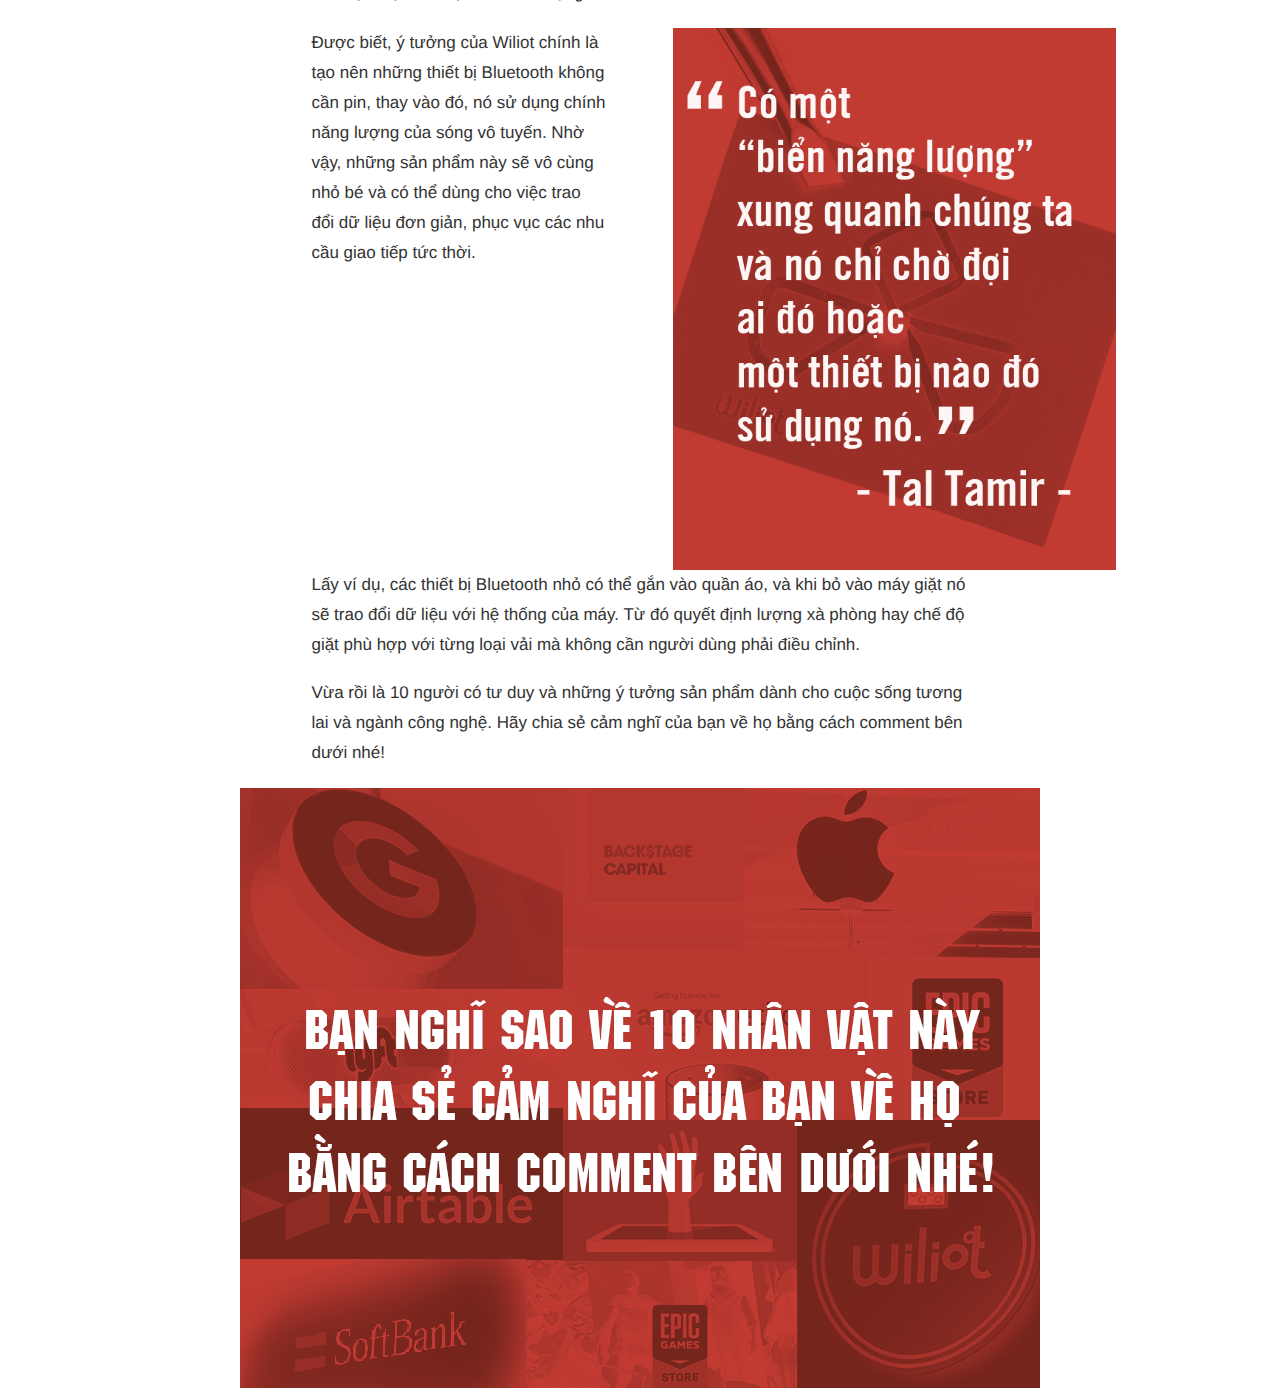
==== commit 081b464d: "fix desktop" ====
--- a/DESKTOP/index.html
+++ b/DESKTOP/index.html
@@ -62,12 +62,12 @@
 				<div class="column">
 					<p>Người ngoài nhìn vào có thể thấy, việc Apple bán ra iPhone, <a href="https://www.thegioididong.com/may-tinh-bang-apple-ipad" target="_blank" title="Apple iPad" type="Apple iPad">iPad</a> mới với giá cao so với mặt bằng chung nhưng vẫn có rất nhiều người mua là một sự thành công.</p><br>
 					<p>Nhưng đối với&nbsp;Lisa Jackson, người đã tham gia Apple vào năm 2013 với vai trò là&nbsp;Phó Chủ tịch về vấn đề Môi trường, Chính sách và các sáng kiến ​​xã hội thì thành công của Apple là khi không cần phải khai thác vật liệu mới từ tự nhiên để sản xuất thiết bị mới.</p><br>
-					<p>Thoạt nhìn, một chiếc iPhone 1.000 USD chỉ là hai mặt kính ép vào khung kim loại. Tuy vậy, để tạo nên một sản phẩm hoàn thiện, Apple cần có khá nhiều nguyên liệu khác, trong đó phần lớn là kim loại (như&nbsp;nhôm, sắt, coban và vàng,...).</p>
 				</div>
 				<div class="column">
 					<img src="images/img06.png" style="width: 150%;">
 				</div>
 			</div>
+			<p>Thoạt nhìn, một chiếc iPhone 1.000 USD chỉ là hai mặt kính ép vào khung kim loại. Tuy vậy, để tạo nên một sản phẩm hoàn thiện, Apple cần có khá nhiều nguyên liệu khác, trong đó phần lớn là kim loại (như&nbsp;nhôm, sắt, coban và vàng,...).</p>
 			<p>Hãy thử tưởng tượng, với doanh số bán iPhone khủng mỗi năm, nếu Apple không áp dụng những chính sách tái chế nguyên liệu thì thiên nhiên sẽ chịu một áp lực vô cùng nặng nề.</p><br>
 			<p>May thay, với những chính sách "xanh" do Lisa Jackson và các đồng nghiệp đưa ra, Apple đã giúp&nbsp;ngăn chặn việc khai thác 10.000 tấn quặng thiếc trong một năm bằng việc tái chế kim loại từ bảng logic chính trong iPhone.</p><br>
 			<p>Ngoài ra vào năm ngoái, Apple cũng đã hoàn thành mục tiêu toàn bộ các cơ sở sản xuất của hãng đều dùng năng lượng tái tạo 100%.</p>
@@ -87,8 +87,7 @@
 				<div class="column">
 					<p>Là một trong 600 nhân viên đầu tiên tại Amazon, Toni Reid đã tận mắt chứng kiến sự lớn mạnh theo từng giai đoạn và bước chuyển mình mạnh mẽ, trở thành một công ty đa ngành về lĩnh vực công nghệ trong những năm gần đây.</p><br>
 					<p>Hiện tại, vị Phó Giám đốc kỳ cựu của Amazon đang đứng sau các dự án về điện toán điều khiển giọng nói, tiêu biểu là các sản phẩm như trợ lý ảo Amazon Alexa được tích hợp trên&nbsp;loa thông minh Echo.</p><br>
-					<p>Toni Reid tin rằng, điều khiển bằng giọng nói sẽ cung cấp một cách giao tiếp tự nhiên, gần gũi hơn giữa người dùng sử dụng với với máy móc và các dịch vụ điện toán số hóa như nhà cửa, xe cộ và nhiều hơn thế nữa.</p><br>
-					
+					<p>Toni Reid tin rằng, điều khiển bằng giọng nói sẽ cung cấp một cách giao tiếp tự nhiên, gần gũi hơn giữa người dùng sử dụng với với máy móc và các dịch vụ điện toán số hóa như nhà cửa, xe cộ và nhiều hơn thế nữa.</p>
 				</div>
 			</div>
 			<div class="row">
@@ -123,11 +122,12 @@
 			<div class="row">
 				<div class="column">
 					<p>Được biết, ý tưởng của&nbsp;Wiliot chính là tạo nên những thiết bị Bluetooth không cần pin, thay vào đó, nó sử dụng chính năng lượng của sóng vô tuyến. Nhờ vậy, những sản phẩm này sẽ vô cùng nhỏ bé và có thể dùng cho việc trao đổi dữ liệu đơn giản, phục vục các nhu cầu giao tiếp tức thời.</p><br>
-					<p>Lấy ví dụ, các thiết bị Bluetooth nhỏ có thể gắn vào quần áo, và khi bỏ vào máy giặt nó sẽ trao đổi dữ liệu với hệ thống của máy. Từ đó quyết định lượng xà phòng hay chế độ giặt phù hợp với từng loại vải mà không cần người dùng phải điều chỉnh.</p>
 				</div>
 				<div class="column">
 					<img src="images/img12.png" style="width: 150%;">
 				</div>
+				<p>Lấy ví dụ, các thiết bị Bluetooth nhỏ có thể gắn vào quần áo, và khi bỏ vào máy giặt nó sẽ trao đổi dữ liệu với hệ thống của máy. Từ đó quyết định lượng xà phòng hay chế độ giặt phù hợp với từng loại vải mà không cần người dùng phải điều chỉnh.</p><br>
+				<p>Vừa rồi là 10 người có tư duy và những ý tưởng sản phẩm dành cho cuộc sống tương lai và ngành công nghệ. Hãy chia sẻ cảm nghĩ của bạn về họ bằng cách comment bên dưới nhé!</p>
 			</div>
 		</div>
 	</div>
